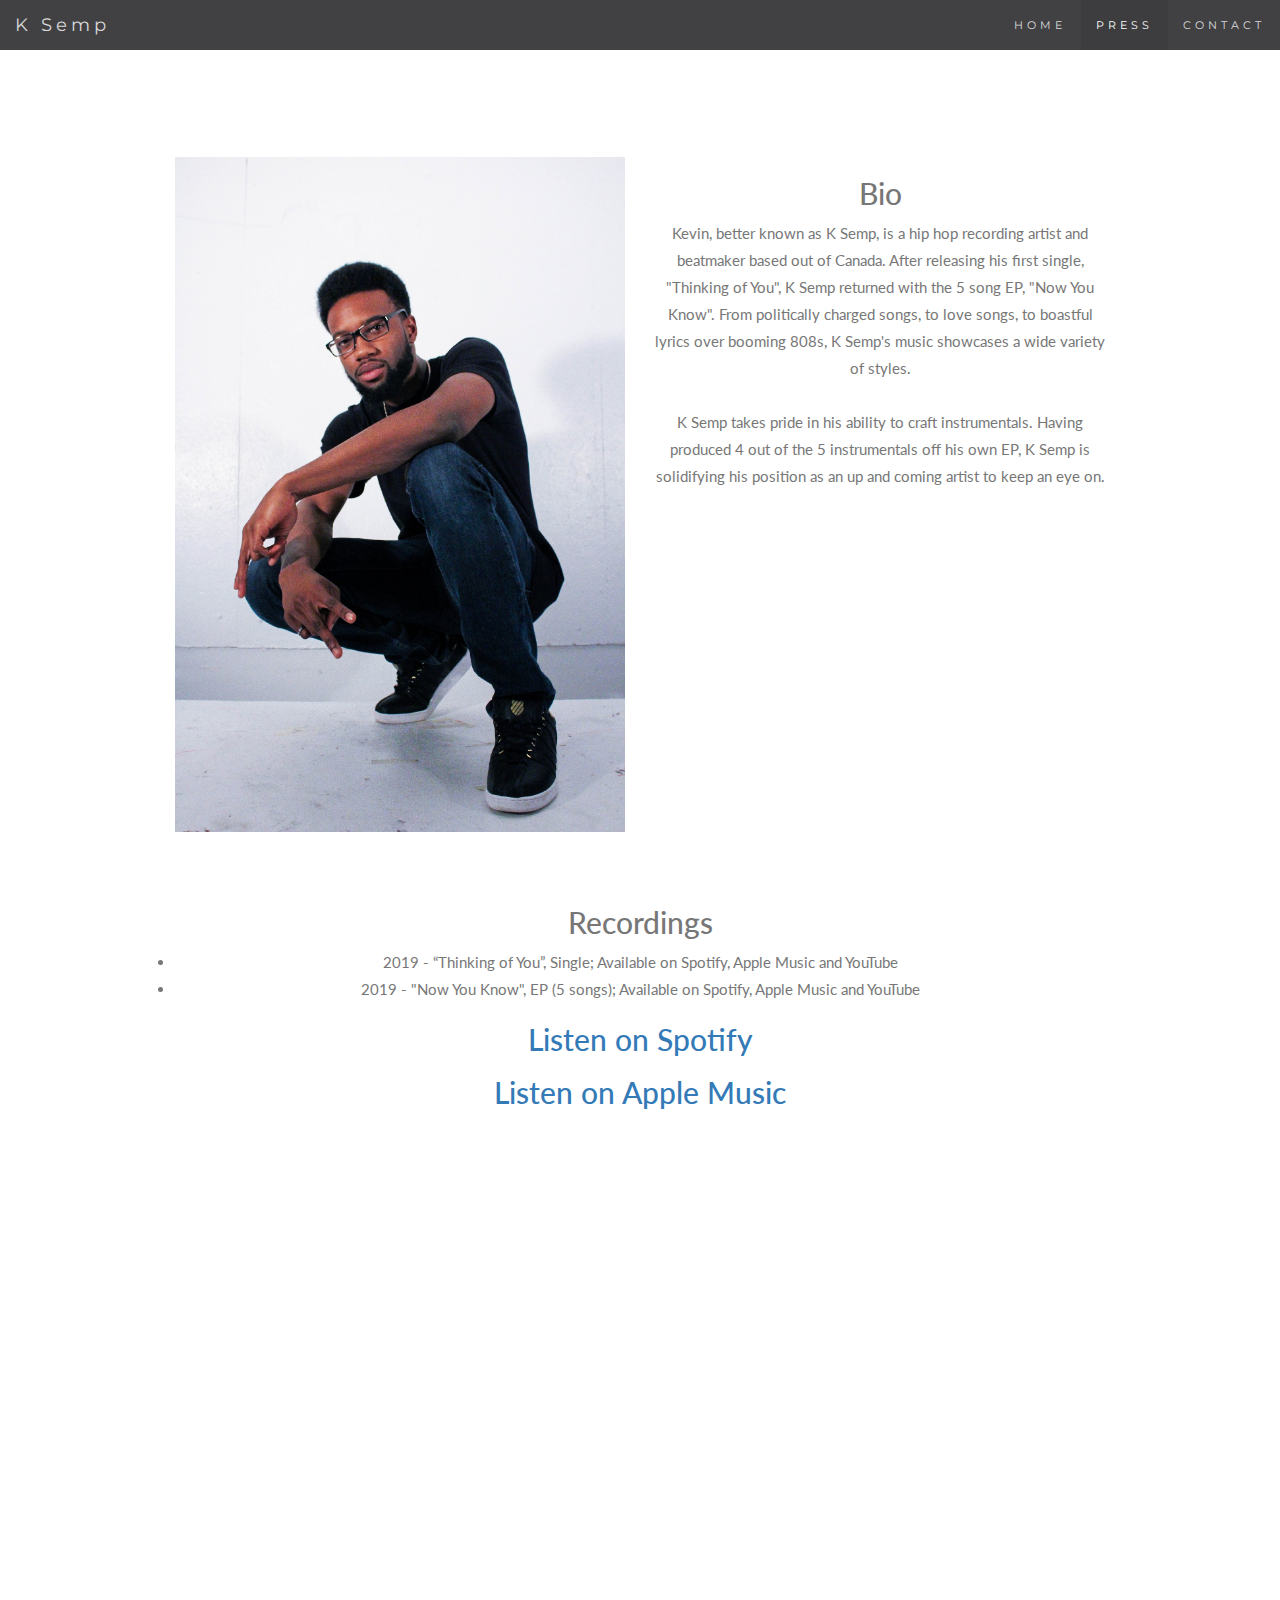
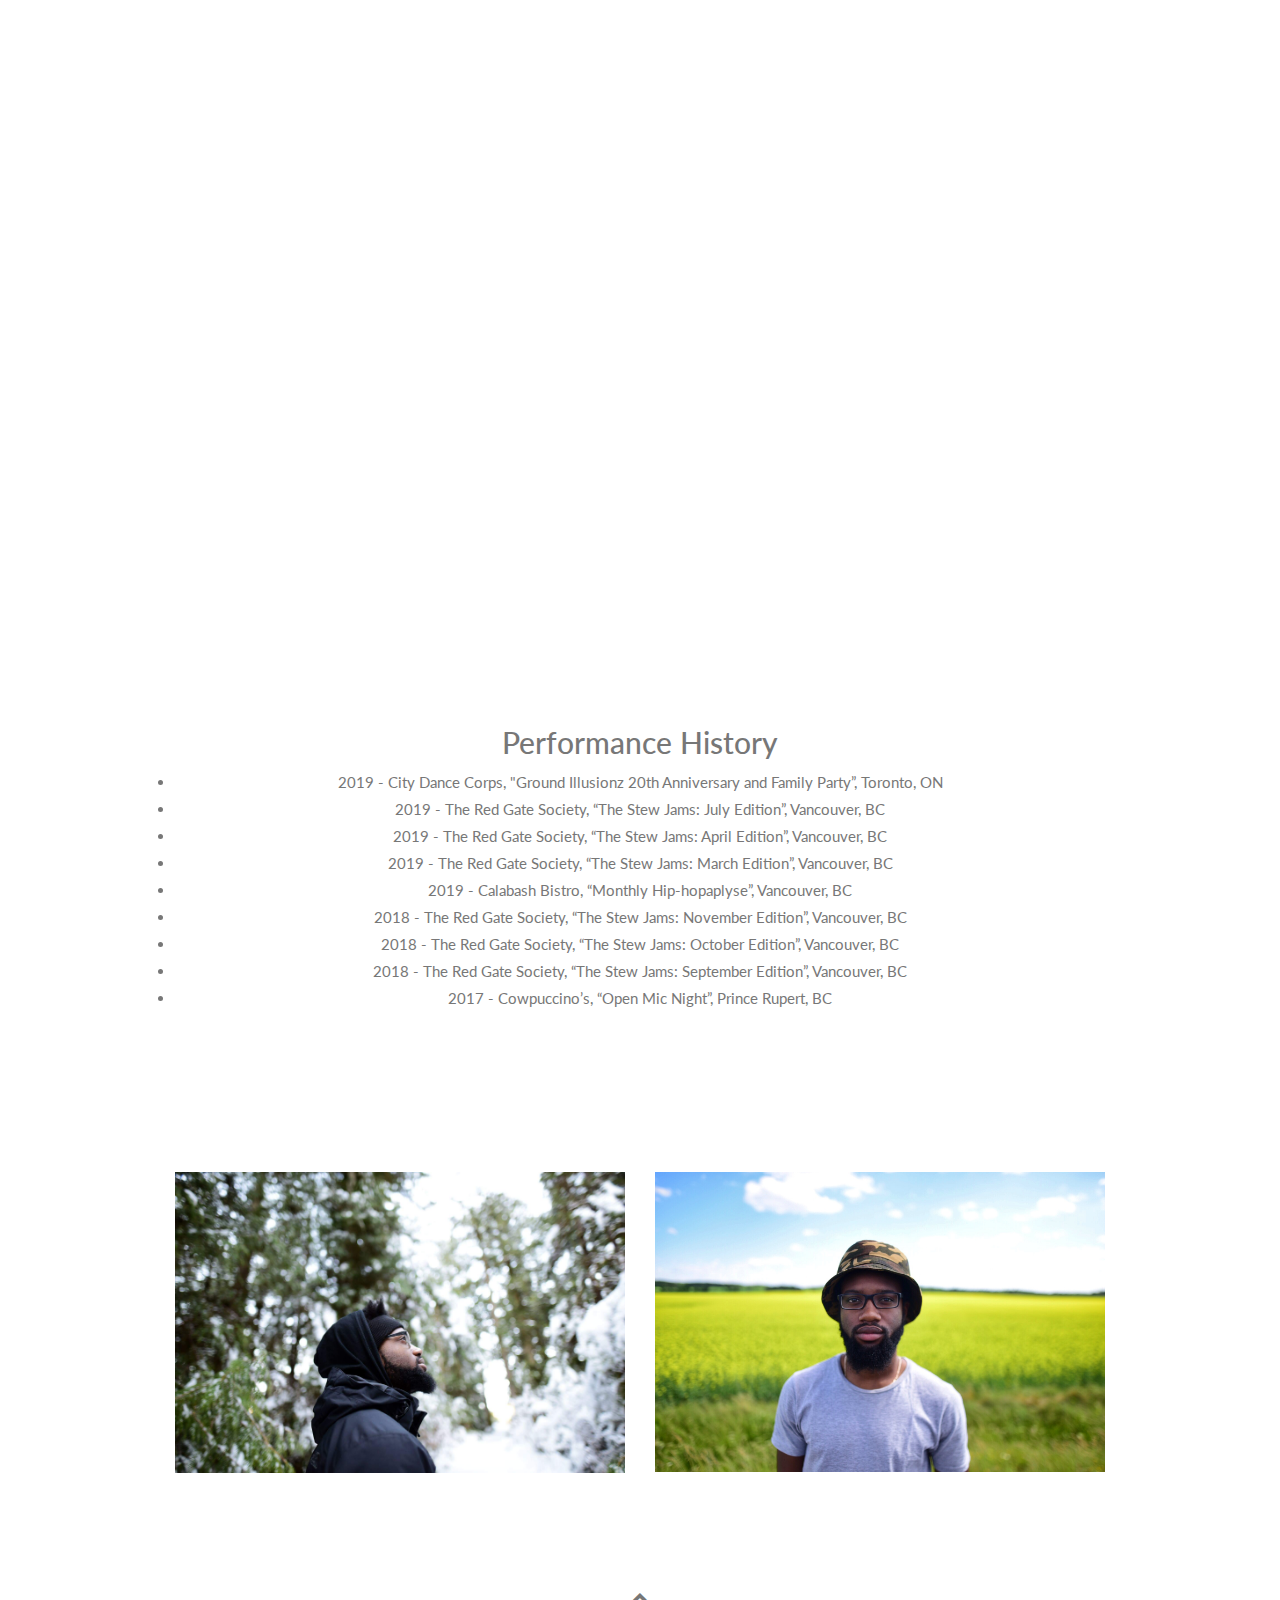
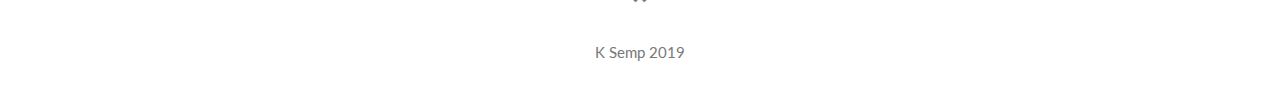
==== press.html @ 680bd172 "Fixed the home link on the press.html page" ====
<!DOCTYPE html>
<html lang="en">
<head>
  <title>K Semp: Official Artist Page</title>
  <meta charset="utf-8">
  <meta name="viewport" content="width=device-width, initial-scale=1">
  <link rel="stylesheet" href="https://maxcdn.bootstrapcdn.com/bootstrap/3.4.0/css/bootstrap.min.css">
  <link href="https://fonts.googleapis.com/css?family=Lato" rel="stylesheet" type="text/css">
  <link href="https://fonts.googleapis.com/css?family=Montserrat" rel="stylesheet" type="text/css">
  <script src="https://ajax.googleapis.com/ajax/libs/jquery/3.4.1/jquery.min.js"></script>
  <script src="https://maxcdn.bootstrapcdn.com/bootstrap/3.4.0/js/bootstrap.min.js"></script>
  <style>
  body {
    font: 400 15px/1.8 Lato, sans-serif;
    color: #777;
    padding-top: 50px;
  }
  h3, h4 {
    margin: 10px 0 30px 0;
    letter-spacing: 10px;
    font-size: 20px;
    color: #111;
  }
  .container {
    padding: 80px 120px;
  }
  .person {
    border: 10px solid transparent;
    margin-bottom: 25px;
    width: 80%;
    height: 80%;
    opacity: 0.7;
  }
  .person:hover {
    border-color: #f1f1f1;
  }
  .carousel-inner img {
    /* -webkit-filter: grayscale(90%);
    filter: grayscale(90%); make all photos black and white
    width: 100%;  Set width to 100% */
    margin: auto;
  }
  .carousel-caption h3 {
    color: #fff !important;
  }
  @media (max-width: 600px) {
    .carousel-caption {
      display: none; /* Hide the carousel text when the screen is less than 600 pixels wide */
    }
  }
  .bg-1 {
    background: #2d2d30;
    color: #bdbdbd;
  }
  .bg-1 h3 {color: #fff;}
  .bg-1 p {font-style: italic;}
  .list-group-item:first-child {
    border-top-right-radius: 0;
    border-top-left-radius: 0;
  }
  .list-group-item:last-child {
    border-bottom-right-radius: 0;
    border-bottom-left-radius: 0;
  }
  .thumbnail {
    padding: 0 0 15px 0;
    border: none;
    border-radius: 0;
  }
  .thumbnail p {
    margin-top: 15px;
    color: #555;
  }
  .btn {
    padding: 10px 20px;
    background-color: #333;
    color: #f1f1f1;
    border-radius: 0;
    transition: .2s;
  }
  .btn:hover, .btn:focus {
    border: 1px solid #333;
    background-color: #fff;
    color: #000;
  }
  .modal-header, h4, .close {
    background-color: #333;
    color: #fff !important;
    text-align: center;
    font-size: 30px;
  }
  .modal-header, .modal-body {
    padding: 40px 50px;
  }
  .nav-tabs li a {
    color: #777;
  }
  .navbar {
    font-family: Montserrat, sans-serif;
    margin-bottom: 0;
    background-color: #2d2d30;
    border: 0;
    font-size: 11px !important;
    letter-spacing: 4px;
    opacity: 0.9;
  }
  .navbar li a, .navbar .navbar-brand {
    color: #d5d5d5 !important;
  }
  .navbar-nav li a:hover {
    color: #fff !important;
  }
  .navbar-nav li.active a {
    color: #fff !important;
    background-color: #29292c !important;
  }
  .navbar-default .navbar-toggle {
    border-color: transparent;
  }
  .open .dropdown-toggle {
    color: #fff;
    background-color: #555 !important;
  }
  .dropdown-menu li a {
    color: #000 !important;
  }
  .dropdown-menu li a:hover {
    background-color: red !important;
  }
  .embed-responsive {
    margin: 10px 20px;
  }

  .yt_videos{
    margin-left: 40px;
    margin-right: 40px;
  }

  footer {
    /*background-color: #2d2d30;*/
    color: #777;
    padding: 32px;
  }
  footer a {
    color: #777;
  }
  footer a:hover {
    color: green;
    text-decoration: none;
  }
  .form-control {
    border-radius: 0;
  }
  textarea {
    resize: none;
  }
  </style>
</head>
<body id="home" data-spy="scroll" data-target=".navbar" data-offset="50">

<nav class="navbar navbar-default navbar-fixed-top">
  <div class="container-fluid">
    <div class="navbar-header">
      <button type="button" class="navbar-toggle" data-toggle="collapse" data-target="#myNavbar">
        <span class="icon-bar"></span>
        <span class="icon-bar"></span>
        <span class="icon-bar"></span>
      </button>
      <a class="navbar-brand" href="https://www.ksempmusic.com/">K Semp</a>
    </div>
    <div class="collapse navbar-collapse" id="myNavbar">
      <ul class="nav navbar-nav navbar-right">
        <li><a href="https://www.ksempmusic.com/">HOME</a></li>
        <li><a href="#press">PRESS</a></li>
        <li><a href="mailto:ksempmusic@gmail.com">CONTACT</a></li>
      </ul>
    </div>
  </div>
</nav>

<!-- Container  -->
<div id="press" class="container text-center">
  <br>
  <div class="row" >
    <div class="col-lg-6">
      <img src="images/KSwiss_photoshoot8.jpg" class="img-responsive" alt="ksemp_photo" height="300">
      <br><br>
    </div>

    <div class="col-lg-6">
      <h2>Bio </h2>
      <p>Kevin, better known as K Semp, is a hip hop recording artist and beatmaker based out of Canada.
        After releasing his first single, "Thinking of You", K Semp returned with the 5 song EP, "Now You Know".
        From politically charged songs, to love songs, to boastful lyrics over booming 808s, K Semp's music showcases a wide variety of styles.
        <br><br>
        K Semp takes pride in his ability to craft instrumentals.
        Having produced 4 out of the 5 instrumentals off his own EP, K Semp is solidifying his position as an up and coming artist to keep an eye on.
      </p>
    </div>
  </div>
  <div class="row">
    <div class="col-lg-12">
      <h2>Recordings</h2>
      <li>2019 - “Thinking of You”, Single; Available on Spotify, Apple Music and YouTube</li>
      <li>2019 - "Now You Know", EP (5 songs); Available on Spotify, Apple Music and YouTube</li>

      <div class="row">
        <div class="col-sm-12">
          <h2><a href="https://open.spotify.com/artist/5McMqSjh87s3okoVkNvGfn?si=zklz0J9BRtqtl5MrqnMbRA"
            class="text-center">Listen on Spotify<br>
          </a></h2>
          <h2><a href="https://music.apple.com/ca/artist/k-semp/1454126277"
            class="text-center">Listen on Apple Music
          </a></h2>
        </div>
      </div>
    </div>
  </div>
</div>

<!-- YouTube video Section -->
<div class="yt_videos">
  <div class="row">
    <div class="col-sm-6">
      <div class="embed-responsive embed-responsive-16by9">
        <iframe width="560" height="315" src="https://www.youtube.com/embed/KcEisutZg1Y" frameborder="0" allow="accelerometer; autoplay; encrypted-media; gyroscope; picture-in-picture" allowfullscreen></iframe>
      </div>
      <div class="embed-responsive embed-responsive-16by9">
        <iframe width="560" height="315" src="https://www.youtube.com/embed/hYiYTfKwzR4" frameborder="0" allow="accelerometer; autoplay; encrypted-media; gyroscope; picture-in-picture" allowfullscreen></iframe>
      </div>
      <div class="embed-responsive embed-responsive-16by9">
        <iframe width="560" height="315" src="https://www.youtube.com/embed/mu03nVRfwOo" frameborder="0" allow="accelerometer; autoplay; encrypted-media; gyroscope; picture-in-picture" allowfullscreen></iframe>
      </div>
    </div>
    <div class="col-sm-6">
      <div class="embed-responsive embed-responsive-16by9">
        <iframe width="560" height="315" src="https://www.youtube.com/embed/yHsAKSyRCXk" frameborder="0" allow="accelerometer; autoplay; encrypted-media; gyroscope; picture-in-picture" allowfullscreen></iframe>
      </div>
      <div class="embed-responsive embed-responsive-16by9">
        <iframe width="560" height="315" src="https://www.youtube.com/embed/QG_eN3cl8FQ" frameborder="0" allow="accelerometer; autoplay; encrypted-media; gyroscope; picture-in-picture" allowfullscreen></iframe>
      </div>
      <div class="embed-responsive embed-responsive-16by9">
        <iframe width="560" height="315" src="https://www.youtube.com/embed/vkQvKuB9pOs" frameborder="0" allow="accelerometer; autoplay; encrypted-media; gyroscope; picture-in-picture" allowfullscreen></iframe>
      </div>
    </div>
  </div>
</div>

<div class="container text-center">
    <div class="row">
      <div class="col-lg-12">
      <h2>Performance History</h2>

      <li>2019 - City Dance Corps, "Ground Illusionz 20th Anniversary and Family Party”, Toronto, ON</li>
      <li>2019 - The Red Gate Society, “The Stew Jams: July Edition”, Vancouver, BC</li>
      <li>2019 - The Red Gate Society, “The Stew Jams: April Edition”, Vancouver, BC</li>
      <li>2019 - The Red Gate Society, “The Stew Jams: March Edition”, Vancouver, BC</li>
      <li>2019 - Calabash Bistro, “Monthly Hip-hopaplyse”, Vancouver, BC</li>
      <li>2018 - The Red Gate Society, “The Stew Jams: November Edition”, Vancouver, BC</li>
      <li>2018 - The Red Gate Society, “The Stew Jams: October Edition”, Vancouver, BC</li>
      <li>2018 - The Red Gate Society, “The Stew Jams: September Edition”, Vancouver, BC</li>
      <li>2017 - Cowpuccino’s, “Open Mic Night”, Prince Rupert, BC</li>
    </div>
  </div>
</div>

<div class="container">
  <div class="row">
    <div class="col-lg-6">
      <img src="images/winter_headshot.PNG" class="img-responsive" alt="Ksemp_photo" height="600">
    </div>
    <div class="col-lg-6">
      <img src="images/greenfield.jpg" class="img-responsive" alt="Ksemp_photo" height="600">
    </div>
  </div>
</div>


<!-- Footer -->
<footer class="text-center" class="container">
  <a class="up-arrow" href="#home" data-toggle="tooltip" title="TO TOP">
    <span class="glyphicon glyphicon-chevron-up"></span>
  </a><br><br>
  <p>K Semp 2019</p>
</footer>

<script>
$(document).ready(function(){
  // Initialize Tooltip
  $('[data-toggle="tooltip"]').tooltip();

  // Add smooth scrolling to all links in navbar + footer link
  $(".navbar a, footer a[href='#myPage']").on('click', function(event) {

    // Make sure this.hash has a value before overriding default behavior
    if (this.hash !== "") {

      // Prevent default anchor click behavior
      event.preventDefault();

      // Store hash
      var hash = this.hash;

      // Using jQuery's animate() method to add smooth page scroll
      // The optional number (900) specifies the number of milliseconds it takes to scroll to the specified area
      $('html, body').animate({
        scrollTop: $(hash).offset().top
      }, 900, function(){

        // Add hash (#) to URL when done scrolling (default click behavior)
        window.location.hash = hash;
      });
    } // End if
  });
})
</script>

</body>
</html>
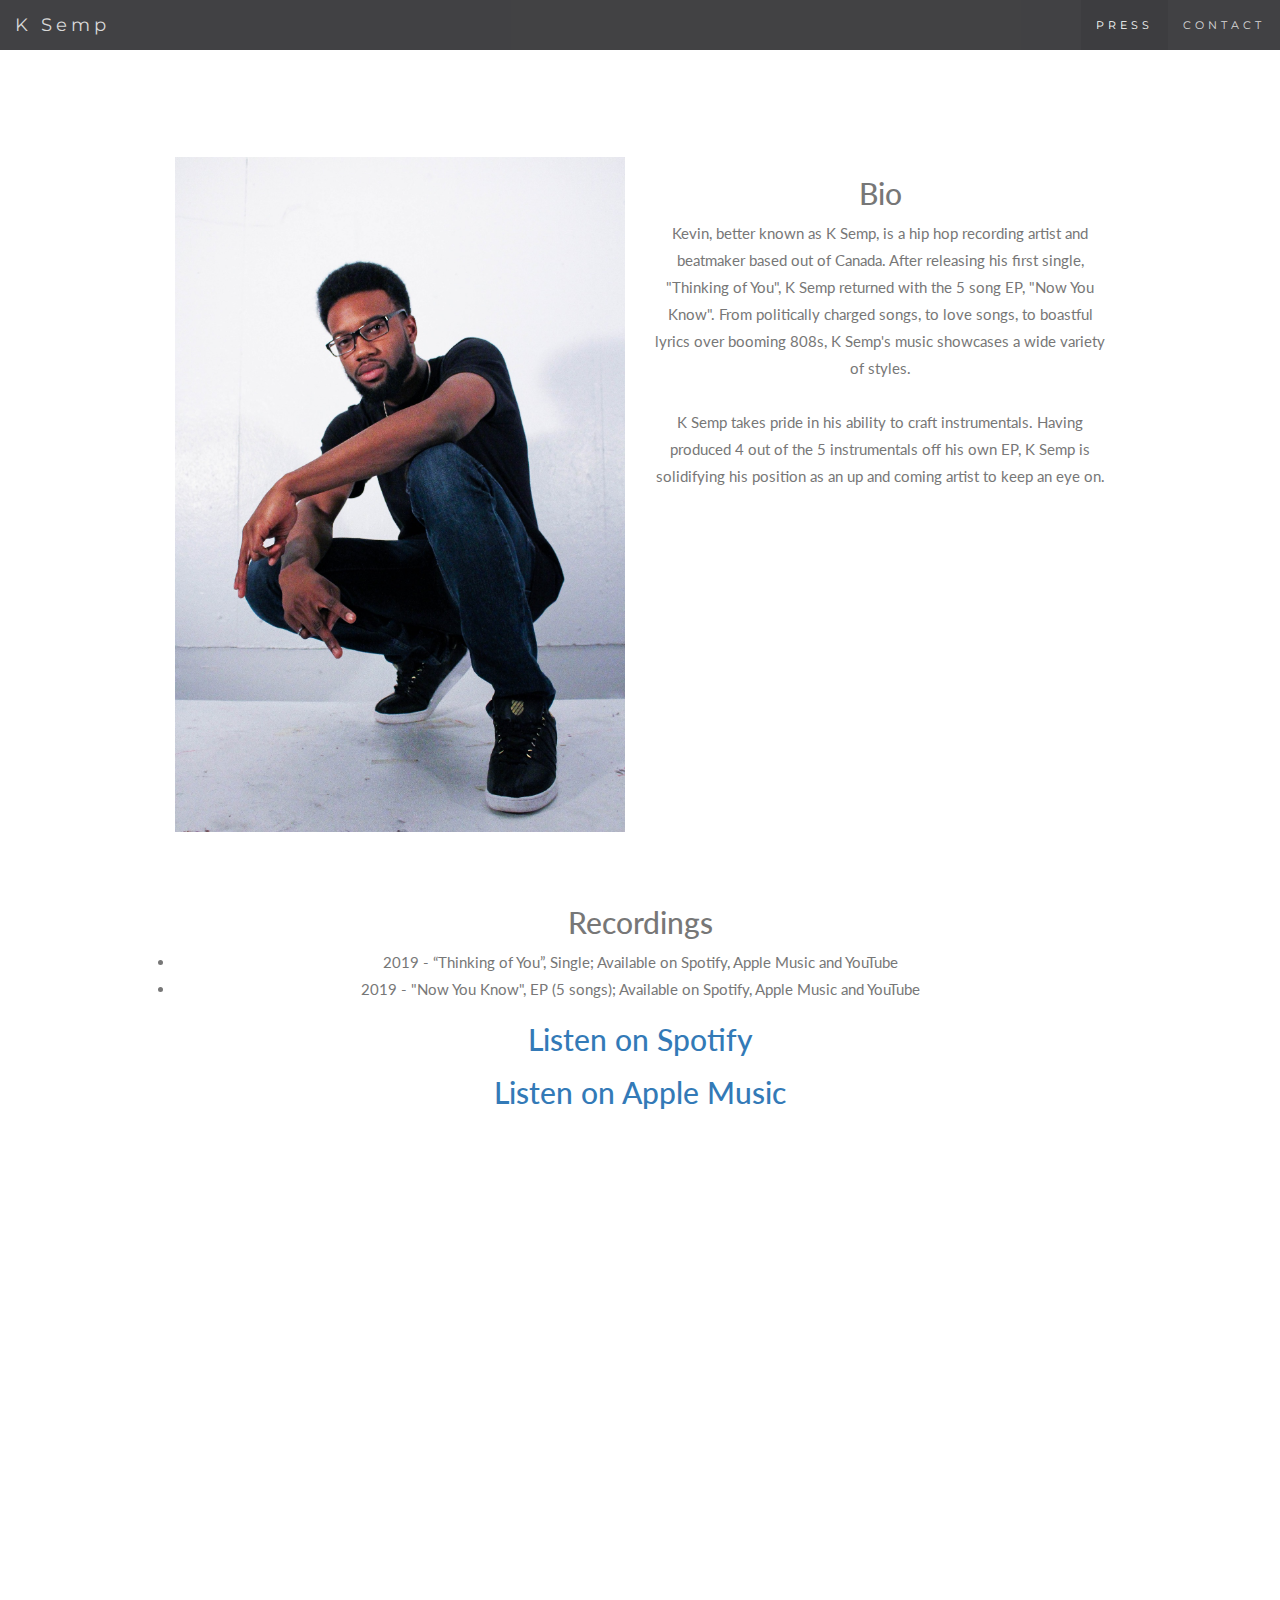
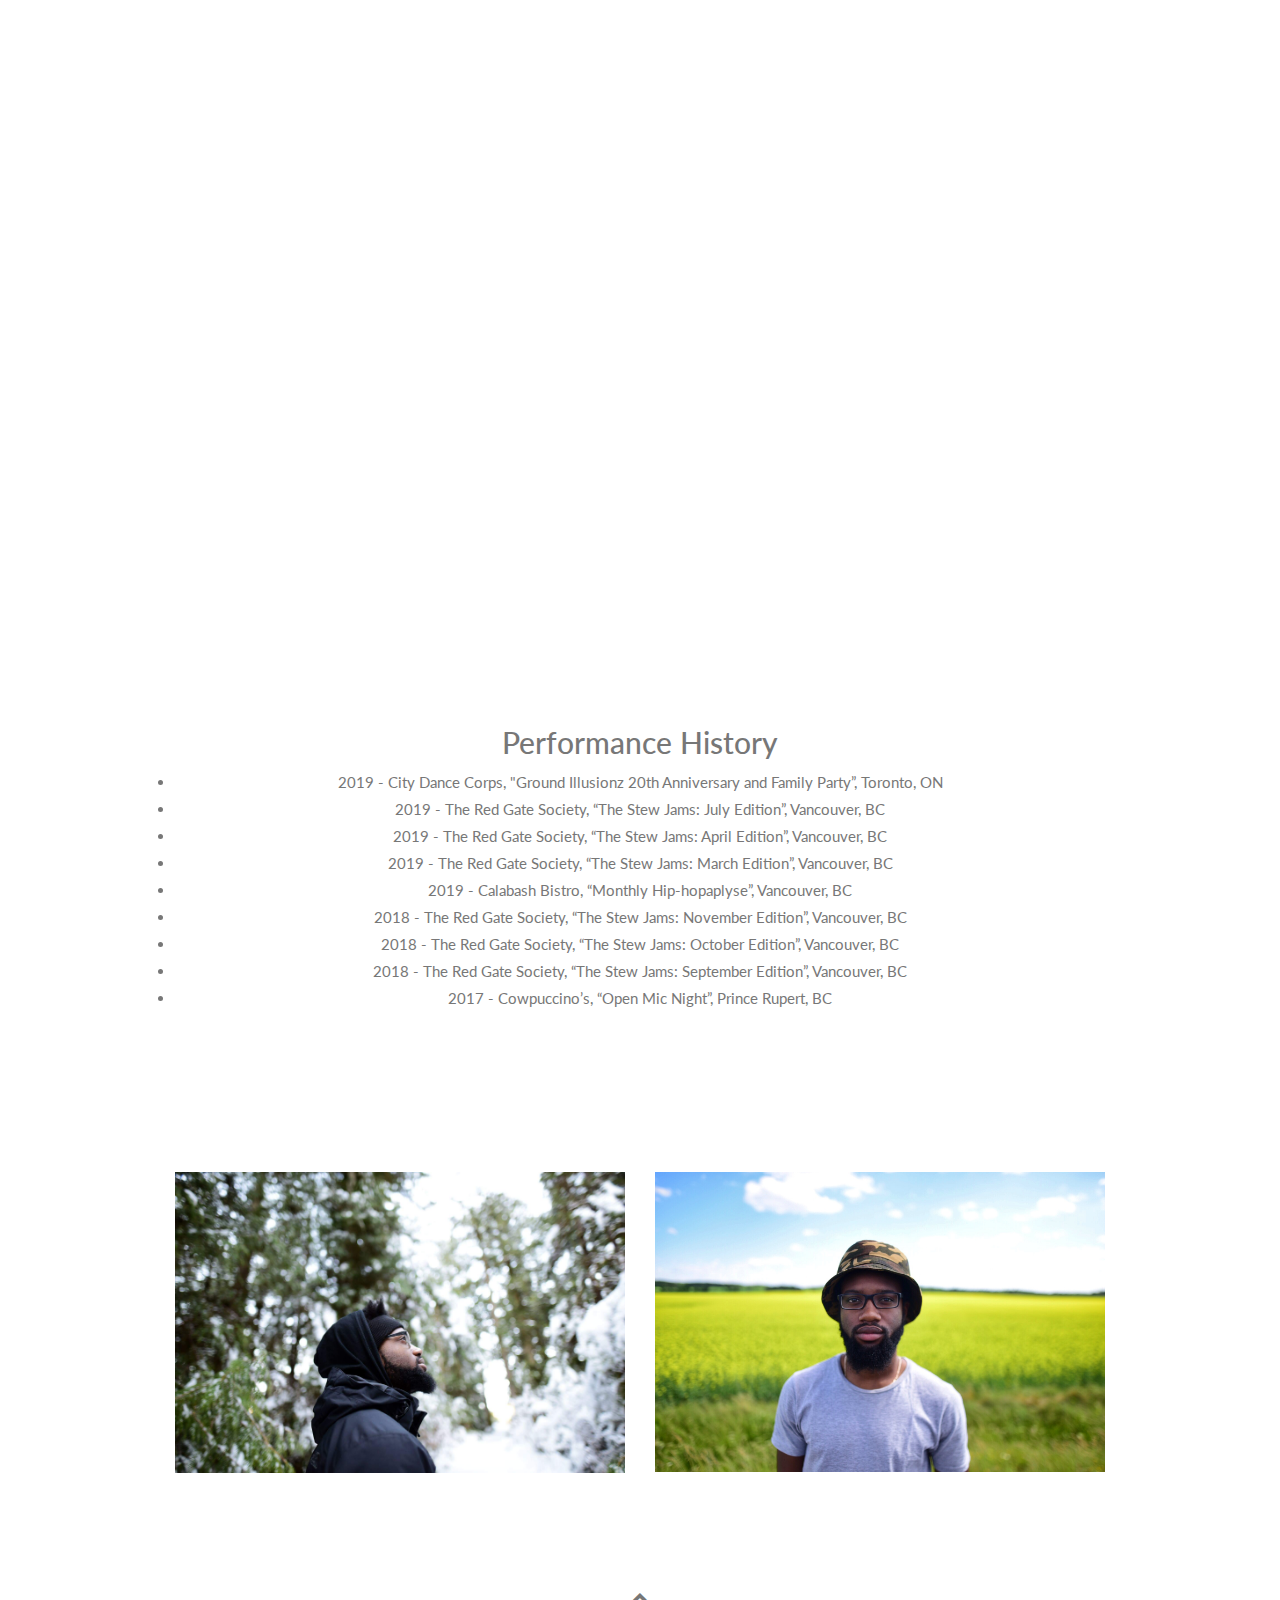
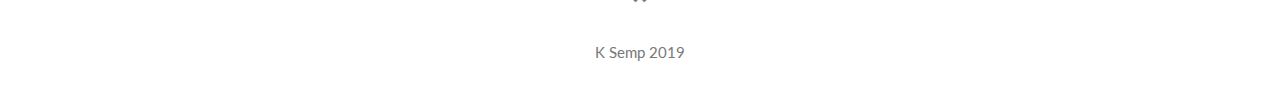
==== commit 6f3f1568: "Cleaned up the nav bar." ====
--- a/press.html
+++ b/press.html
@@ -170,7 +170,6 @@
     </div>
     <div class="collapse navbar-collapse" id="myNavbar">
       <ul class="nav navbar-nav navbar-right">
-        <li><a href="https://www.ksempmusic.com/">HOME</a></li>
         <li><a href="#press">PRESS</a></li>
         <li><a href="mailto:ksempmusic@gmail.com">CONTACT</a></li>
       </ul>
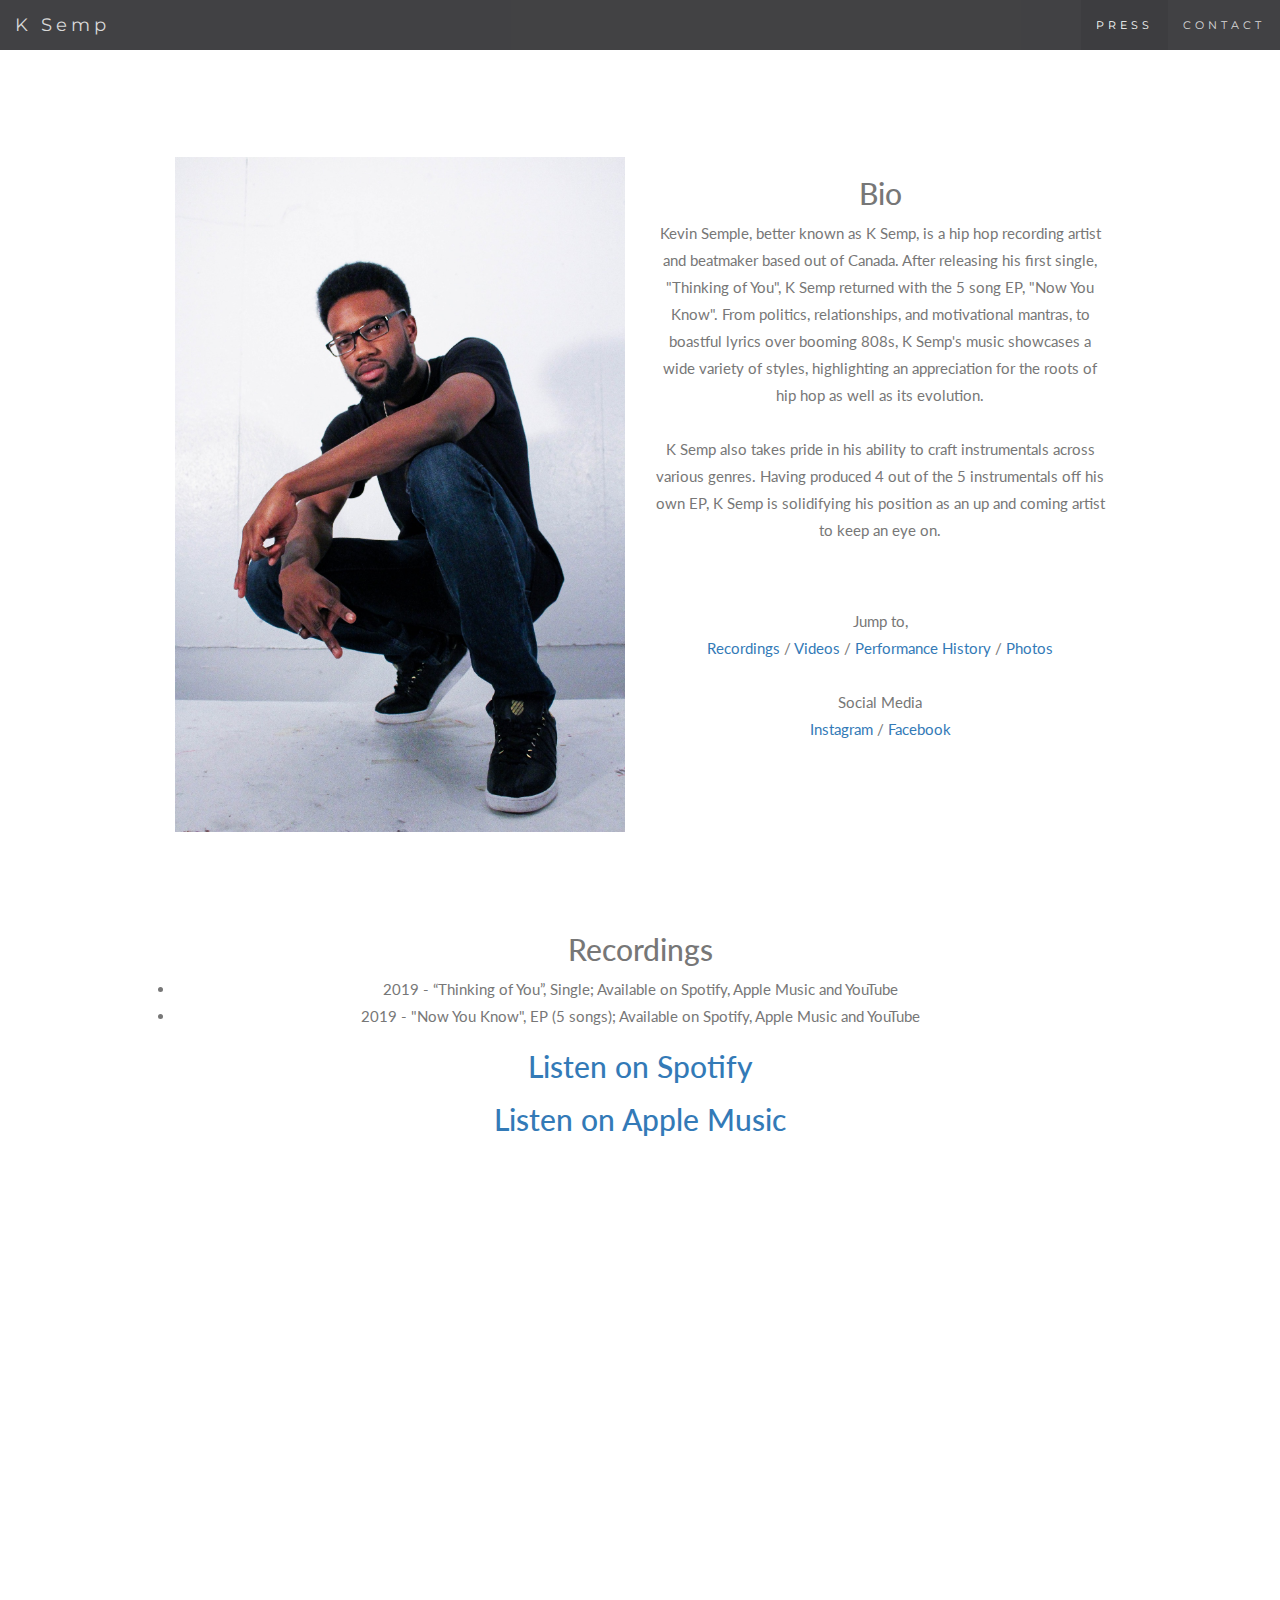
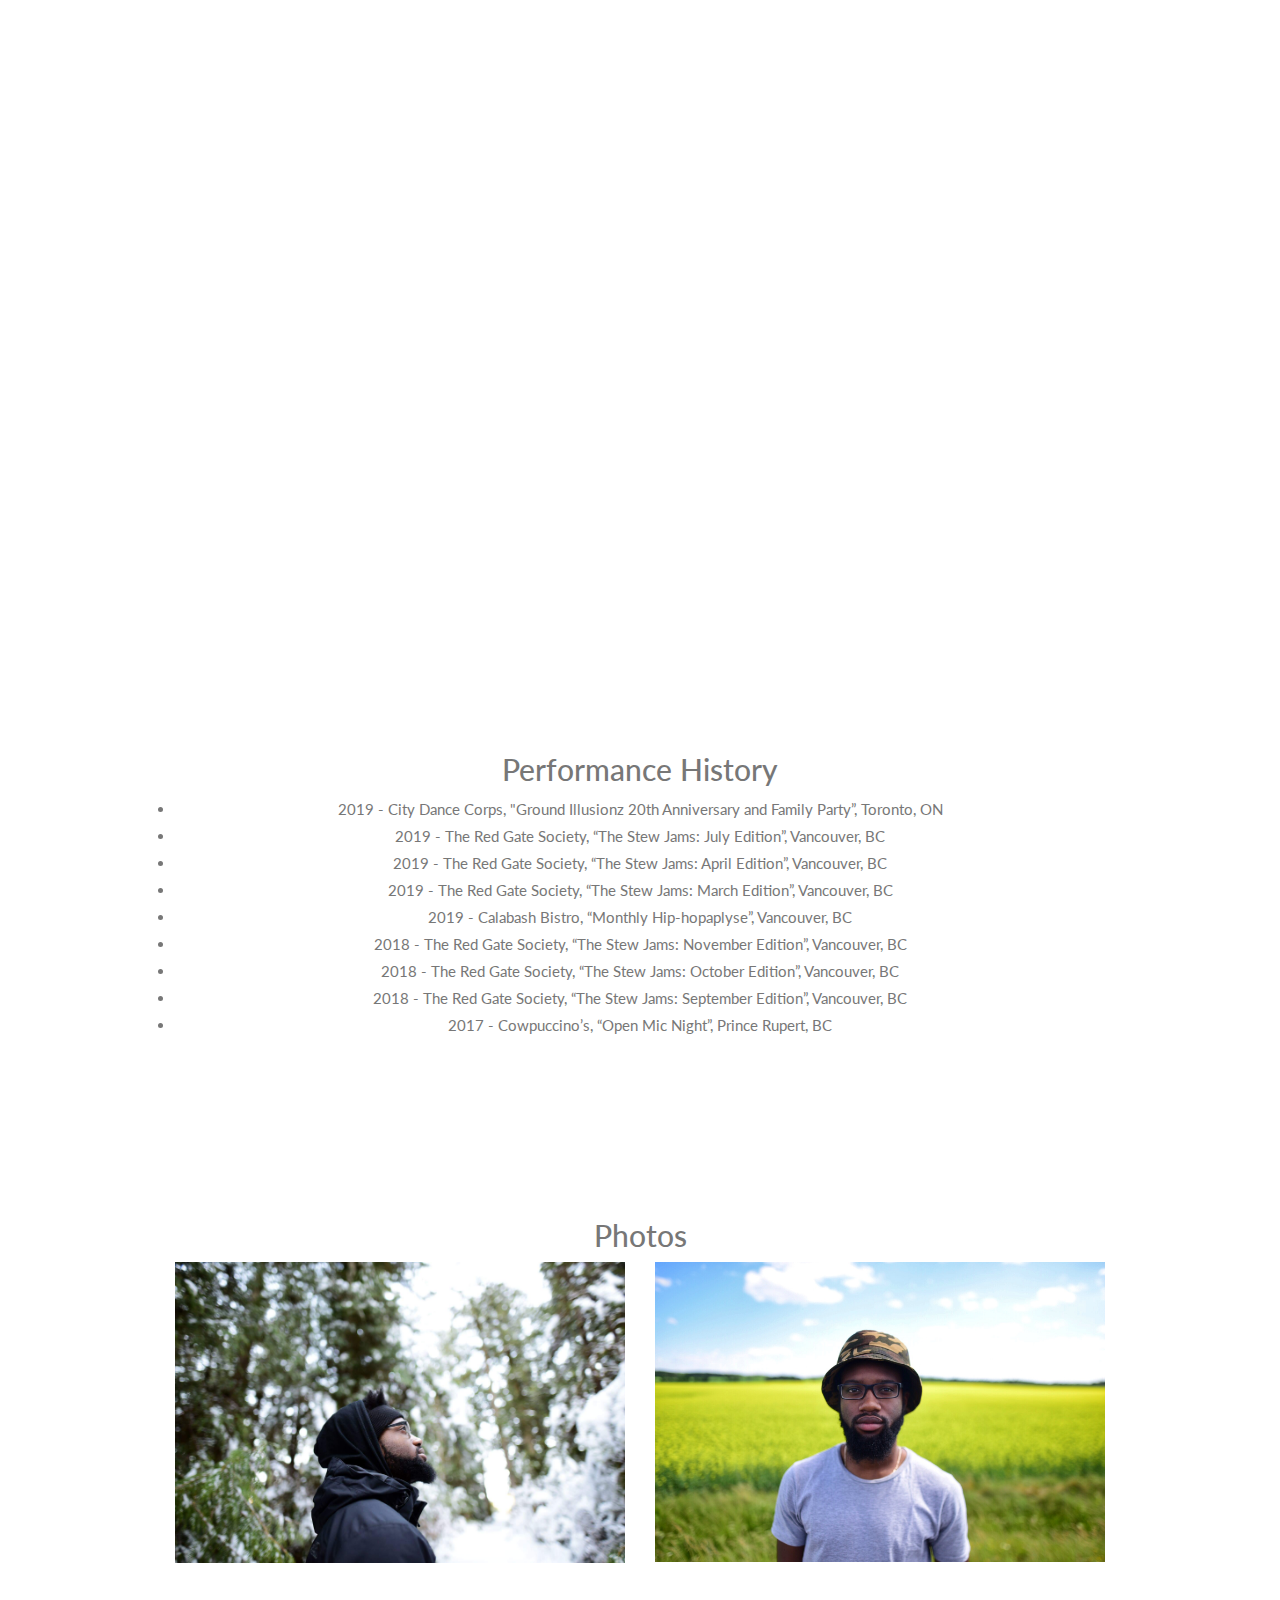
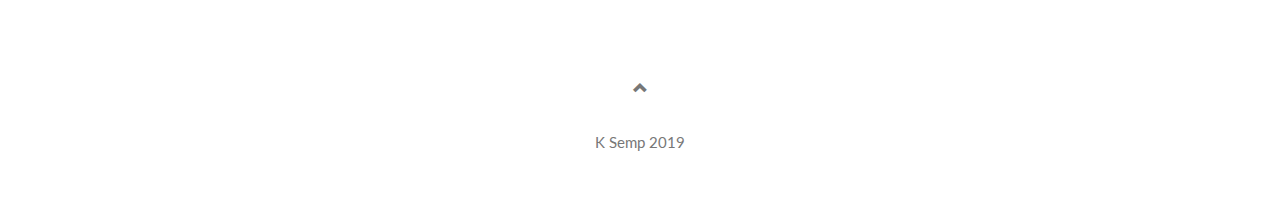
==== commit c54f31ba: "Updated formatting and added links to press page" ====
--- a/press.html
+++ b/press.html
@@ -47,6 +47,9 @@
     .carousel-caption {
       display: none; /* Hide the carousel text when the screen is less than 600 pixels wide */
     }
+    .container {
+      padding: 80px 40px;
+    }
   }
   .bg-1 {
     background: #2d2d30;
@@ -188,16 +191,33 @@
 
     <div class="col-lg-6">
       <h2>Bio </h2>
-      <p>Kevin, better known as K Semp, is a hip hop recording artist and beatmaker based out of Canada.
+      <p>Kevin Semple, better known as K Semp, is a hip hop recording artist and beatmaker based out of Canada.
         After releasing his first single, "Thinking of You", K Semp returned with the 5 song EP, "Now You Know".
-        From politically charged songs, to love songs, to boastful lyrics over booming 808s, K Semp's music showcases a wide variety of styles.
+        From politics, relationships, and motivational mantras, to boastful lyrics over booming 808s, K Semp's music
+        showcases a wide variety of styles, highlighting an appreciation for the roots of hip hop as well as its evolution.
         <br><br>
-        K Semp takes pride in his ability to craft instrumentals.
+        K Semp also takes pride in his ability to craft instrumentals across various genres.
         Having produced 4 out of the 5 instrumentals off his own EP, K Semp is solidifying his position as an up and coming artist to keep an eye on.
       </p>
-    </div>
-  </div>
-  <div class="row">
+      <br><br>
+      <p>
+        Jump to,<br>
+        <a href="#recordings">Recordings</a> /
+        <a href="#videos">Videos</a> /
+        <a href="#performance_history">Performance History</a> /
+        <a href="#photos">Photos</a>
+        <br><br>
+        Social Media<br>
+        <a href="https://www.instagram.com/ksempmusic/">Instagram
+        </a> /
+        <a href="https://www.facebook.com/ksempmusic/">Facebook
+        </a>
+      </p>
+    </div>
+  </div>
+  <br>
+
+  <div id="recordings" class="row">
     <div class="col-lg-12">
       <h2>Recordings</h2>
       <li>2019 - “Thinking of You”, Single; Available on Spotify, Apple Music and YouTube</li>
@@ -218,7 +238,7 @@
 </div>
 
 <!-- YouTube video Section -->
-<div class="yt_videos">
+<div id="videos" class="yt_videos">
   <div class="row">
     <div class="col-sm-6">
       <div class="embed-responsive embed-responsive-16by9">
@@ -245,7 +265,7 @@
   </div>
 </div>
 
-<div class="container text-center">
+<div id="performance_history" class="container text-center">
     <div class="row">
       <div class="col-lg-12">
       <h2>Performance History</h2>
@@ -263,8 +283,9 @@
   </div>
 </div>
 
-<div class="container">
-  <div class="row">
+<div id="photos" class="container">
+  <div class="row" >
+    <h2 class="text-center">Photos</h2>
     <div class="col-lg-6">
       <img src="images/winter_headshot.PNG" class="img-responsive" alt="Ksemp_photo" height="600">
     </div>
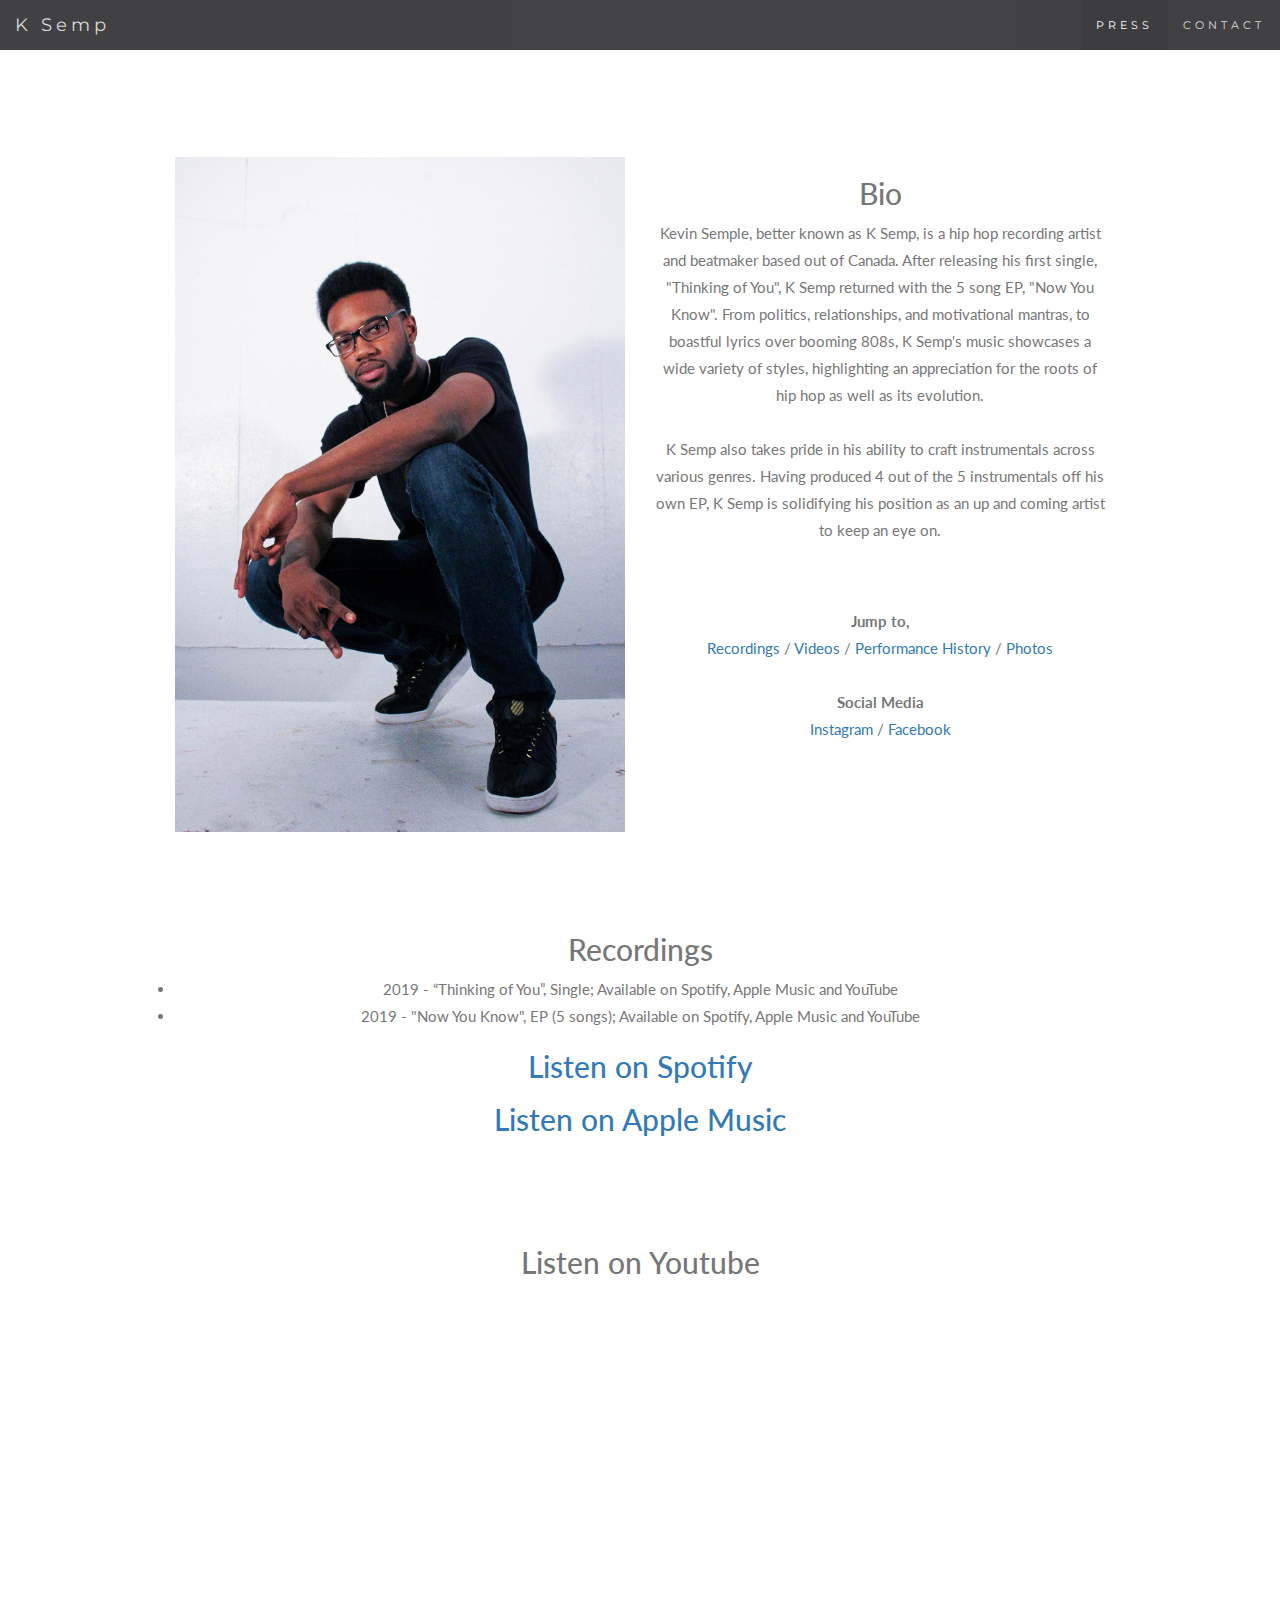
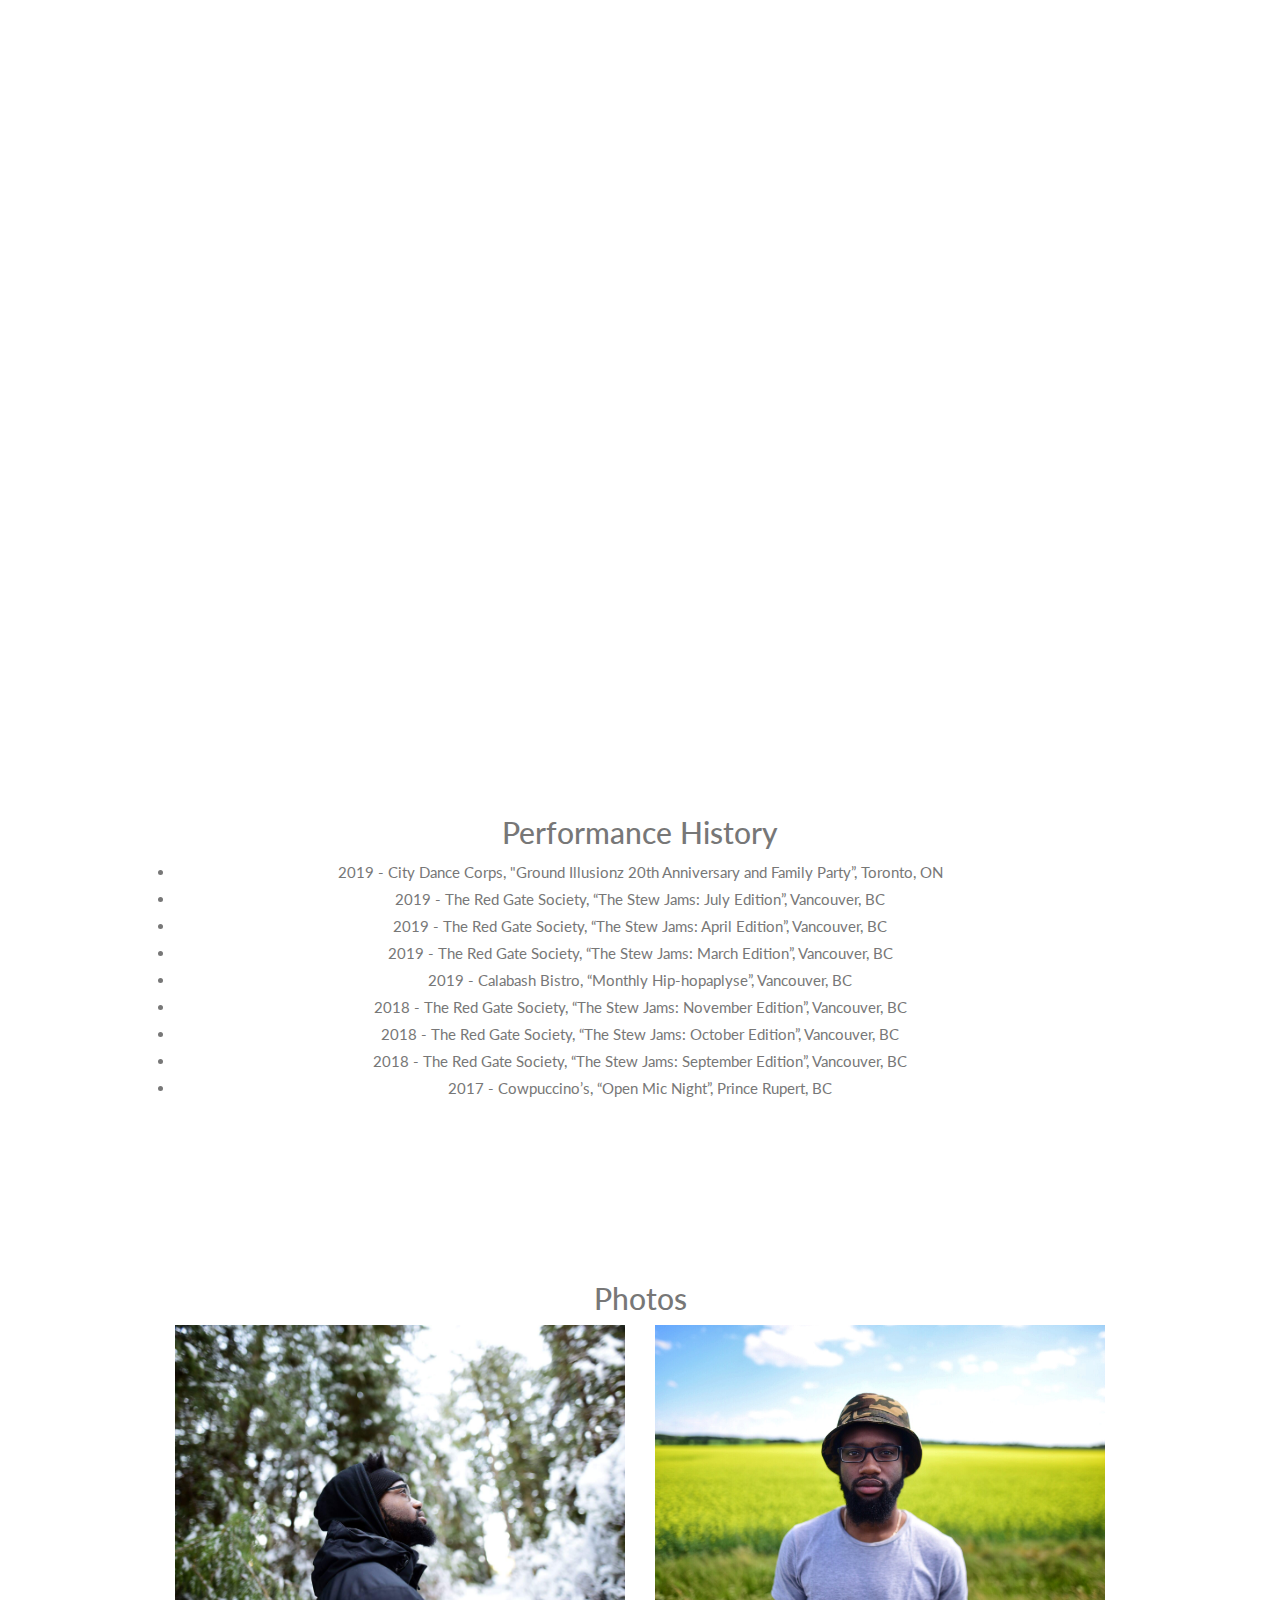
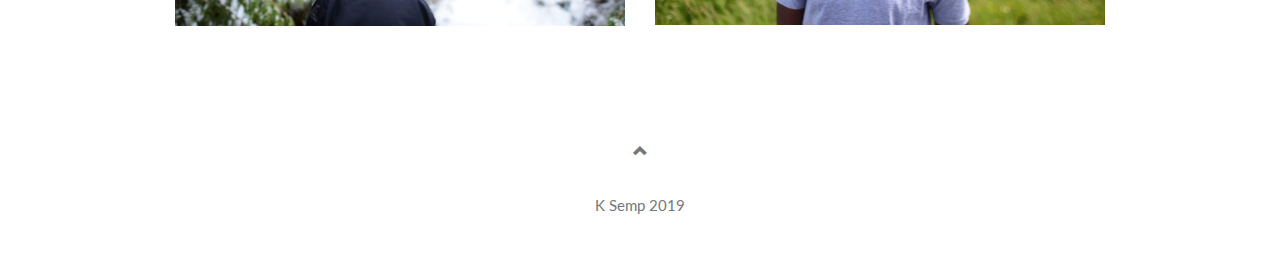
==== commit b7876f23: "Fixed text formatting" ====
--- a/press.html
+++ b/press.html
@@ -201,13 +201,13 @@
       </p>
       <br><br>
       <p>
-        Jump to,<br>
+        <strong>Jump to,</strong><br>
         <a href="#recordings">Recordings</a> /
         <a href="#videos">Videos</a> /
         <a href="#performance_history">Performance History</a> /
         <a href="#photos">Photos</a>
         <br><br>
-        Social Media<br>
+        <strong>Social Media</strong><br>
         <a href="https://www.instagram.com/ksempmusic/">Instagram
         </a> /
         <a href="https://www.facebook.com/ksempmusic/">Facebook
@@ -239,7 +239,8 @@
 
 <!-- YouTube video Section -->
 <div id="videos" class="yt_videos">
-  <div class="row">
+  <div class="row text-center">
+    <h2>Listen on Youtube</h2>
     <div class="col-sm-6">
       <div class="embed-responsive embed-responsive-16by9">
         <iframe width="560" height="315" src="https://www.youtube.com/embed/KcEisutZg1Y" frameborder="0" allow="accelerometer; autoplay; encrypted-media; gyroscope; picture-in-picture" allowfullscreen></iframe>
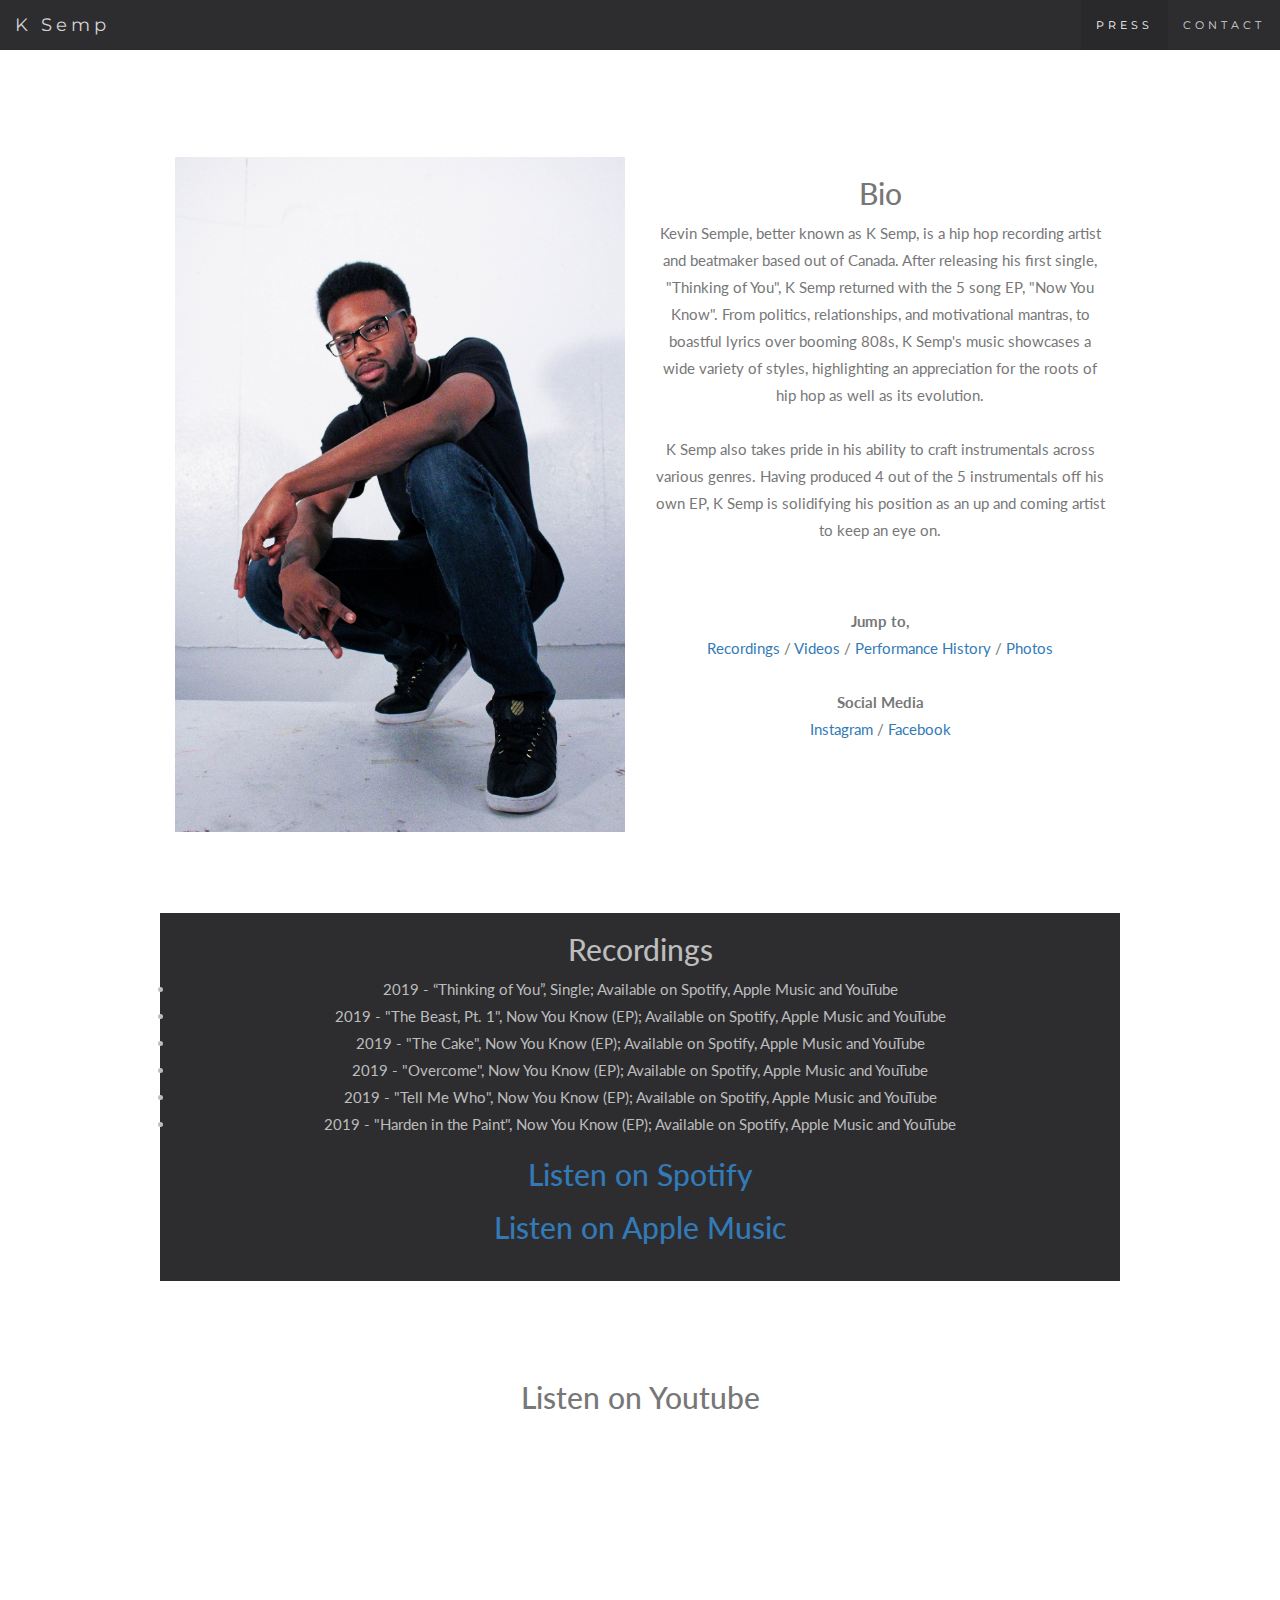
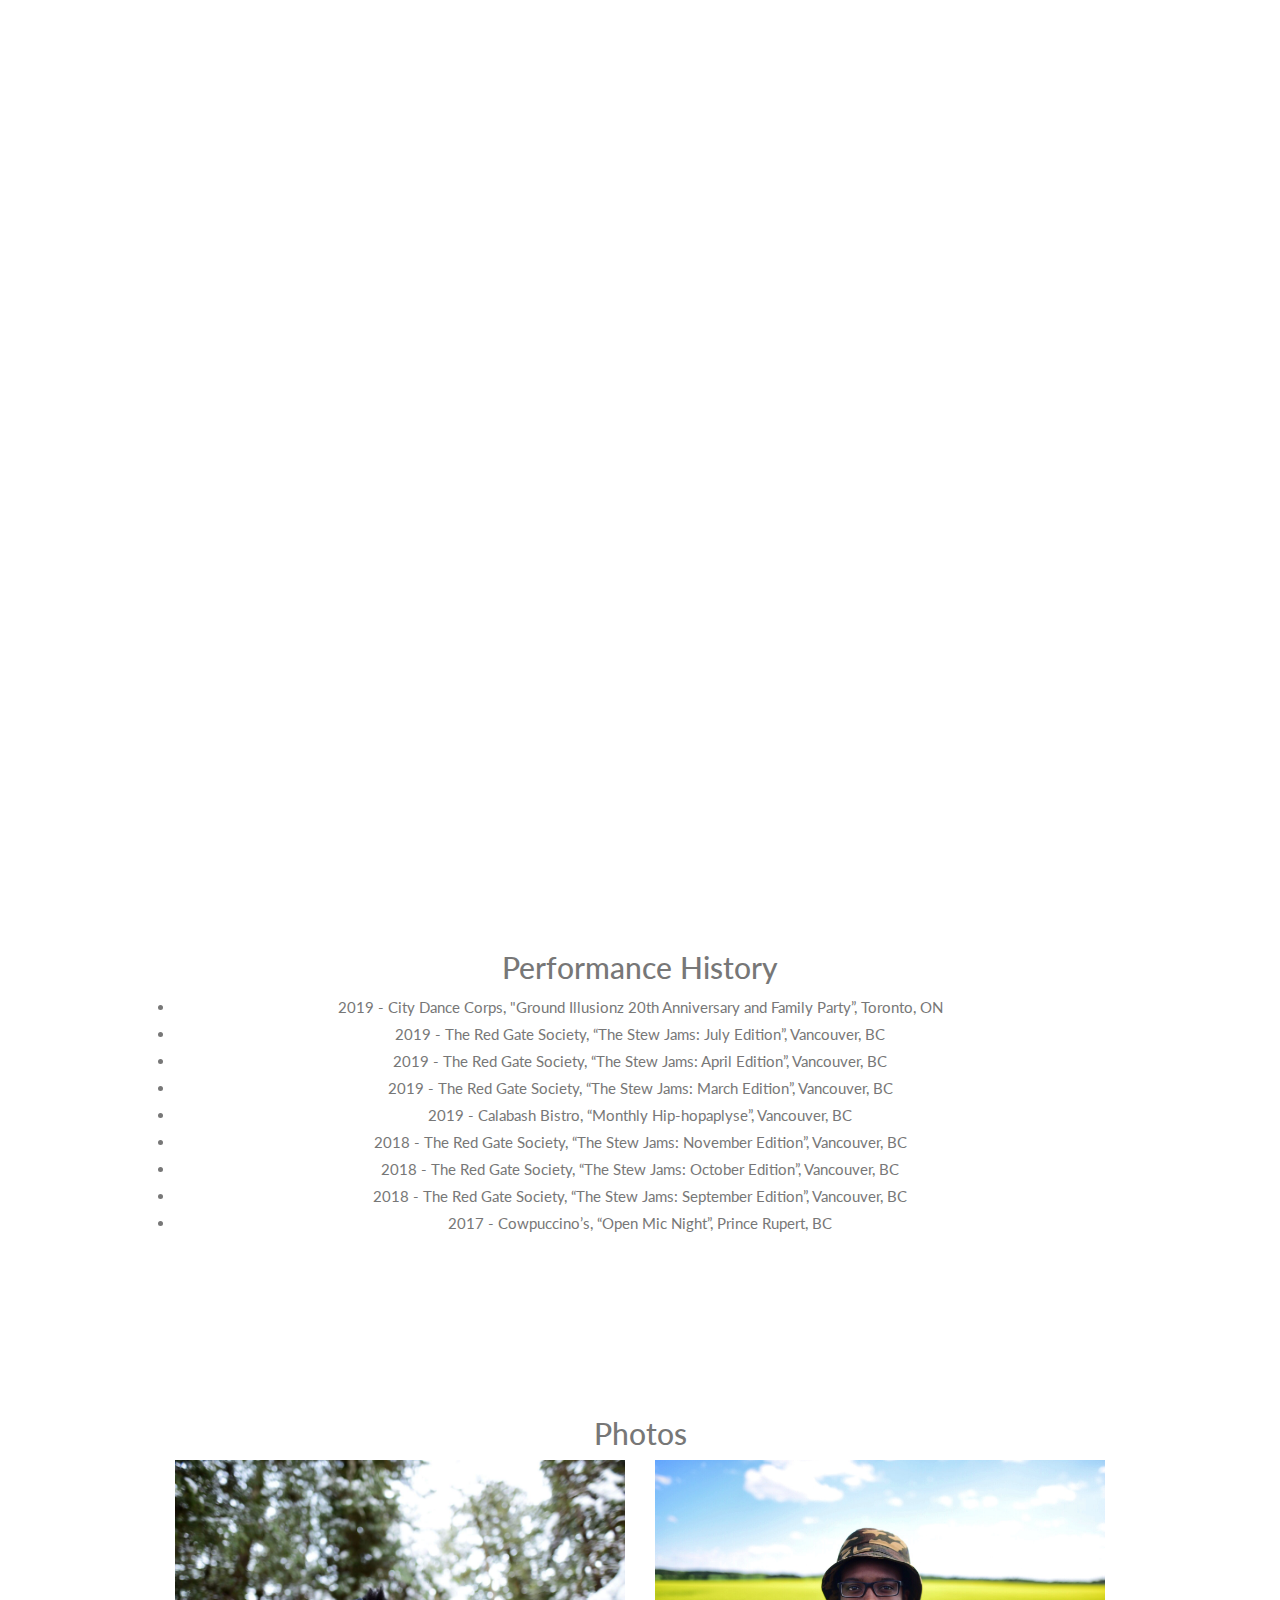
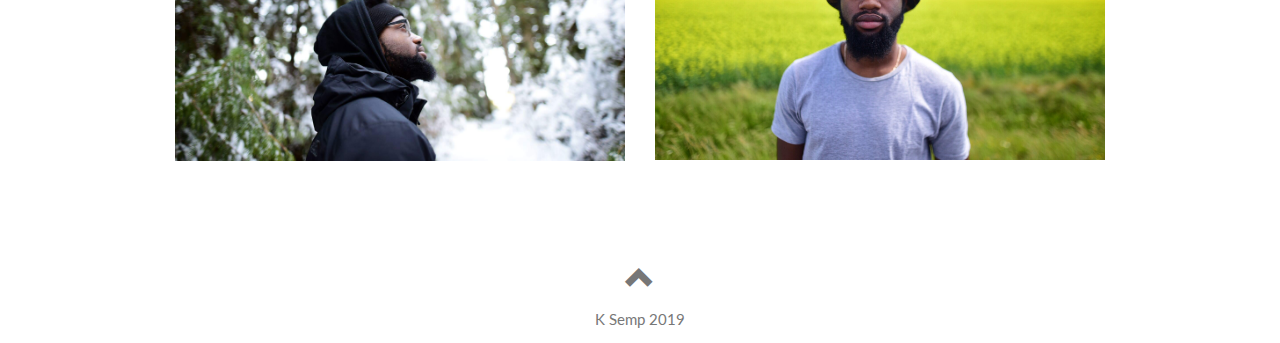
==== commit 92ac1b0b: "Moved CSS to its own file. Formatting changes." ====
--- a/press.html
+++ b/press.html
@@ -1,7 +1,17 @@
 <!DOCTYPE html>
 <html lang="en">
 <head>
-  <title>K Semp: Official Artist Page</title>
+  <!-- Global site tag (gtag.js) - Google Analytics -->
+  <script async src="https://www.googletagmanager.com/gtag/js?id=UA-152892493-1"></script>
+  <script>
+    window.dataLayer = window.dataLayer || [];
+    function gtag(){dataLayer.push(arguments);}
+    gtag('js', new Date());
+
+    gtag('config', 'UA-152892493-1');
+  </script>
+
+  <title>K Semp: Electronic Press Kit</title>
   <meta charset="utf-8">
   <meta name="viewport" content="width=device-width, initial-scale=1">
   <link rel="stylesheet" href="https://maxcdn.bootstrapcdn.com/bootstrap/3.4.0/css/bootstrap.min.css">
@@ -9,155 +19,7 @@
   <link href="https://fonts.googleapis.com/css?family=Montserrat" rel="stylesheet" type="text/css">
   <script src="https://ajax.googleapis.com/ajax/libs/jquery/3.4.1/jquery.min.js"></script>
   <script src="https://maxcdn.bootstrapcdn.com/bootstrap/3.4.0/js/bootstrap.min.js"></script>
-  <style>
-  body {
-    font: 400 15px/1.8 Lato, sans-serif;
-    color: #777;
-    padding-top: 50px;
-  }
-  h3, h4 {
-    margin: 10px 0 30px 0;
-    letter-spacing: 10px;
-    font-size: 20px;
-    color: #111;
-  }
-  .container {
-    padding: 80px 120px;
-  }
-  .person {
-    border: 10px solid transparent;
-    margin-bottom: 25px;
-    width: 80%;
-    height: 80%;
-    opacity: 0.7;
-  }
-  .person:hover {
-    border-color: #f1f1f1;
-  }
-  .carousel-inner img {
-    /* -webkit-filter: grayscale(90%);
-    filter: grayscale(90%); make all photos black and white
-    width: 100%;  Set width to 100% */
-    margin: auto;
-  }
-  .carousel-caption h3 {
-    color: #fff !important;
-  }
-  @media (max-width: 600px) {
-    .carousel-caption {
-      display: none; /* Hide the carousel text when the screen is less than 600 pixels wide */
-    }
-    .container {
-      padding: 80px 40px;
-    }
-  }
-  .bg-1 {
-    background: #2d2d30;
-    color: #bdbdbd;
-  }
-  .bg-1 h3 {color: #fff;}
-  .bg-1 p {font-style: italic;}
-  .list-group-item:first-child {
-    border-top-right-radius: 0;
-    border-top-left-radius: 0;
-  }
-  .list-group-item:last-child {
-    border-bottom-right-radius: 0;
-    border-bottom-left-radius: 0;
-  }
-  .thumbnail {
-    padding: 0 0 15px 0;
-    border: none;
-    border-radius: 0;
-  }
-  .thumbnail p {
-    margin-top: 15px;
-    color: #555;
-  }
-  .btn {
-    padding: 10px 20px;
-    background-color: #333;
-    color: #f1f1f1;
-    border-radius: 0;
-    transition: .2s;
-  }
-  .btn:hover, .btn:focus {
-    border: 1px solid #333;
-    background-color: #fff;
-    color: #000;
-  }
-  .modal-header, h4, .close {
-    background-color: #333;
-    color: #fff !important;
-    text-align: center;
-    font-size: 30px;
-  }
-  .modal-header, .modal-body {
-    padding: 40px 50px;
-  }
-  .nav-tabs li a {
-    color: #777;
-  }
-  .navbar {
-    font-family: Montserrat, sans-serif;
-    margin-bottom: 0;
-    background-color: #2d2d30;
-    border: 0;
-    font-size: 11px !important;
-    letter-spacing: 4px;
-    opacity: 0.9;
-  }
-  .navbar li a, .navbar .navbar-brand {
-    color: #d5d5d5 !important;
-  }
-  .navbar-nav li a:hover {
-    color: #fff !important;
-  }
-  .navbar-nav li.active a {
-    color: #fff !important;
-    background-color: #29292c !important;
-  }
-  .navbar-default .navbar-toggle {
-    border-color: transparent;
-  }
-  .open .dropdown-toggle {
-    color: #fff;
-    background-color: #555 !important;
-  }
-  .dropdown-menu li a {
-    color: #000 !important;
-  }
-  .dropdown-menu li a:hover {
-    background-color: red !important;
-  }
-  .embed-responsive {
-    margin: 10px 20px;
-  }
-
-  .yt_videos{
-    margin-left: 40px;
-    margin-right: 40px;
-  }
-
-  footer {
-    /*background-color: #2d2d30;*/
-    color: #777;
-    padding: 32px;
-  }
-  footer a {
-    color: #777;
-  }
-  footer a:hover {
-    color: green;
-    text-decoration: none;
-  }
-  .form-control {
-    border-radius: 0;
-  }
-  textarea {
-    resize: none;
-  }
-  </style>
+  <link rel="stylesheet" href="css/styles.css">
 </head>
 <body id="home" data-spy="scroll" data-target=".navbar" data-offset="50">
 
@@ -185,7 +47,7 @@
   <br>
   <div class="row" >
     <div class="col-lg-6">
-      <img src="images/KSwiss_photoshoot8.jpg" class="img-responsive" alt="ksemp_photo" height="300">
+      <img src="images/ksemp_kswiss.jpg" class="img-responsive" alt="ksemp_photo" height="300">
       <br><br>
     </div>
 
@@ -217,11 +79,16 @@
   </div>
   <br>
 
-  <div id="recordings" class="row">
+  <div id="recordings" class="row bg-1">
     <div class="col-lg-12">
       <h2>Recordings</h2>
       <li>2019 - “Thinking of You”, Single; Available on Spotify, Apple Music and YouTube</li>
-      <li>2019 - "Now You Know", EP (5 songs); Available on Spotify, Apple Music and YouTube</li>
+      <li>2019 - "The Beast, Pt. 1", Now You Know (EP); Available on Spotify, Apple Music and YouTube</li>
+      <li>2019 - "The Cake", Now You Know (EP); Available on Spotify, Apple Music and YouTube</li>
+      <li>2019 - "Overcome", Now You Know (EP); Available on Spotify, Apple Music and YouTube</li>
+      <li>2019 - "Tell Me Who", Now You Know (EP); Available on Spotify, Apple Music and YouTube</li>
+      <li>2019 - "Harden in the Paint", Now You Know (EP); Available on Spotify, Apple Music and YouTube</li>
+
 
       <div class="row">
         <div class="col-sm-12">
@@ -230,7 +97,7 @@
           </a></h2>
           <h2><a href="https://music.apple.com/ca/artist/k-semp/1454126277"
             class="text-center">Listen on Apple Music
-          </a></h2>
+          </a></h2><br>
         </div>
       </div>
     </div>
@@ -299,9 +166,9 @@
 
 <!-- Footer -->
 <footer class="text-center" class="container">
-  <a class="up-arrow" href="#home" data-toggle="tooltip" title="TO TOP">
+  <h2><a class="up-arrow" href="#home" data-toggle="tooltip" title="TO TOP">
     <span class="glyphicon glyphicon-chevron-up"></span>
-  </a><br><br>
+  </a></h2>
   <p>K Semp 2019</p>
 </footer>
 
--- a/css/styles.css
+++ b/css/styles.css
@@ -0,0 +1,136 @@
+body {
+  font: 400 15px/1.8 Lato, sans-serif;
+  color: #777;
+  padding-top: 50px;
+}
+.container {
+  padding: 80px 120px;
+}
+.person {
+  border: 10px solid transparent;
+  margin-bottom: 25px;
+  width: 80%;
+  height: 80%;
+  opacity: 0.7;
+}
+.person:hover {
+  border-color: #f1f1f1;
+}
+.carousel-inner img {
+  /* -webkit-filter: grayscale(90%);
+  filter: grayscale(90%); make all photos black and white
+  width: 100%;  Set width to 100% */
+  margin: auto;
+}
+.carousel-caption h3 {
+  color: #fff !important;
+}
+@media (max-width: 600px) {
+  .carousel-caption {
+    display: none; /* Hide the carousel text when the screen is less than 600 pixels wide */
+  }
+  .container {
+    padding: 80px 40px;
+  }
+}
+.bg-1 {
+  background: #2d2d30;
+  color: #bdbdbd;
+}
+.bg-1 h3 {color: #fff;}
+.list-group-item:first-child {
+  border-top-right-radius: 0;
+  border-top-left-radius: 0;
+}
+.list-group-item:last-child {
+  border-bottom-right-radius: 0;
+  border-bottom-left-radius: 0;
+}
+.thumbnail {
+  padding: 0 0 15px 0;
+  border: none;
+  border-radius: 0;
+}
+.thumbnail p {
+  margin-top: 15px;
+  color: #555;
+}
+.btn {
+  padding: 10px 20px;
+  background-color: #333;
+  color: #f1f1f1;
+  border-radius: 0;
+  transition: .2s;
+}
+.btn:hover, .btn:focus {
+  border: 1px solid #333;
+  background-color: #fff;
+  color: #000;
+}
+.modal-header, h4, .close {
+  background-color: #333;
+  color: #fff !important;
+  text-align: center;
+  font-size: 30px;
+}
+.modal-header, .modal-body {
+  padding: 40px 50px;
+}
+.nav-tabs li a {
+  color: #777;
+}
+.navbar {
+  font-family: Montserrat, sans-serif;
+  margin-bottom: 0;
+  background-color: #2d2d30;
+  border: 0;
+  font-size: 11px !important;
+  letter-spacing: 4px;
+}
+.navbar li a, .navbar .navbar-brand {
+  color: #d5d5d5 !important;
+}
+.navbar-nav li a:hover {
+  color: #fff !important;
+}
+.navbar-nav li.active a {
+  color: #fff !important;
+  background-color: #29292c !important;
+}
+.navbar-default .navbar-toggle {
+  border-color: transparent;
+}
+.open .dropdown-toggle {
+  color: #fff;
+  background-color: #555 !important;
+}
+.dropdown-menu li a {
+  color: #000 !important;
+}
+.dropdown-menu li a:hover {
+  background-color: red !important;
+}
+.yt_videos{
+  margin-left: 40px;
+  margin-right: 40px;
+}
+.embed-responsive {
+  margin: 10px 20px;
+}
+footer {
+  /*background-color: #2d2d30;*/
+  color: #777;
+}
+footer a {
+  color: #777;
+}
+footer a:hover {
+  color: green;
+  text-decoration: none;
+}
+.form-control {
+  border-radius: 0;
+}
+textarea {
+  resize: none;
+}
